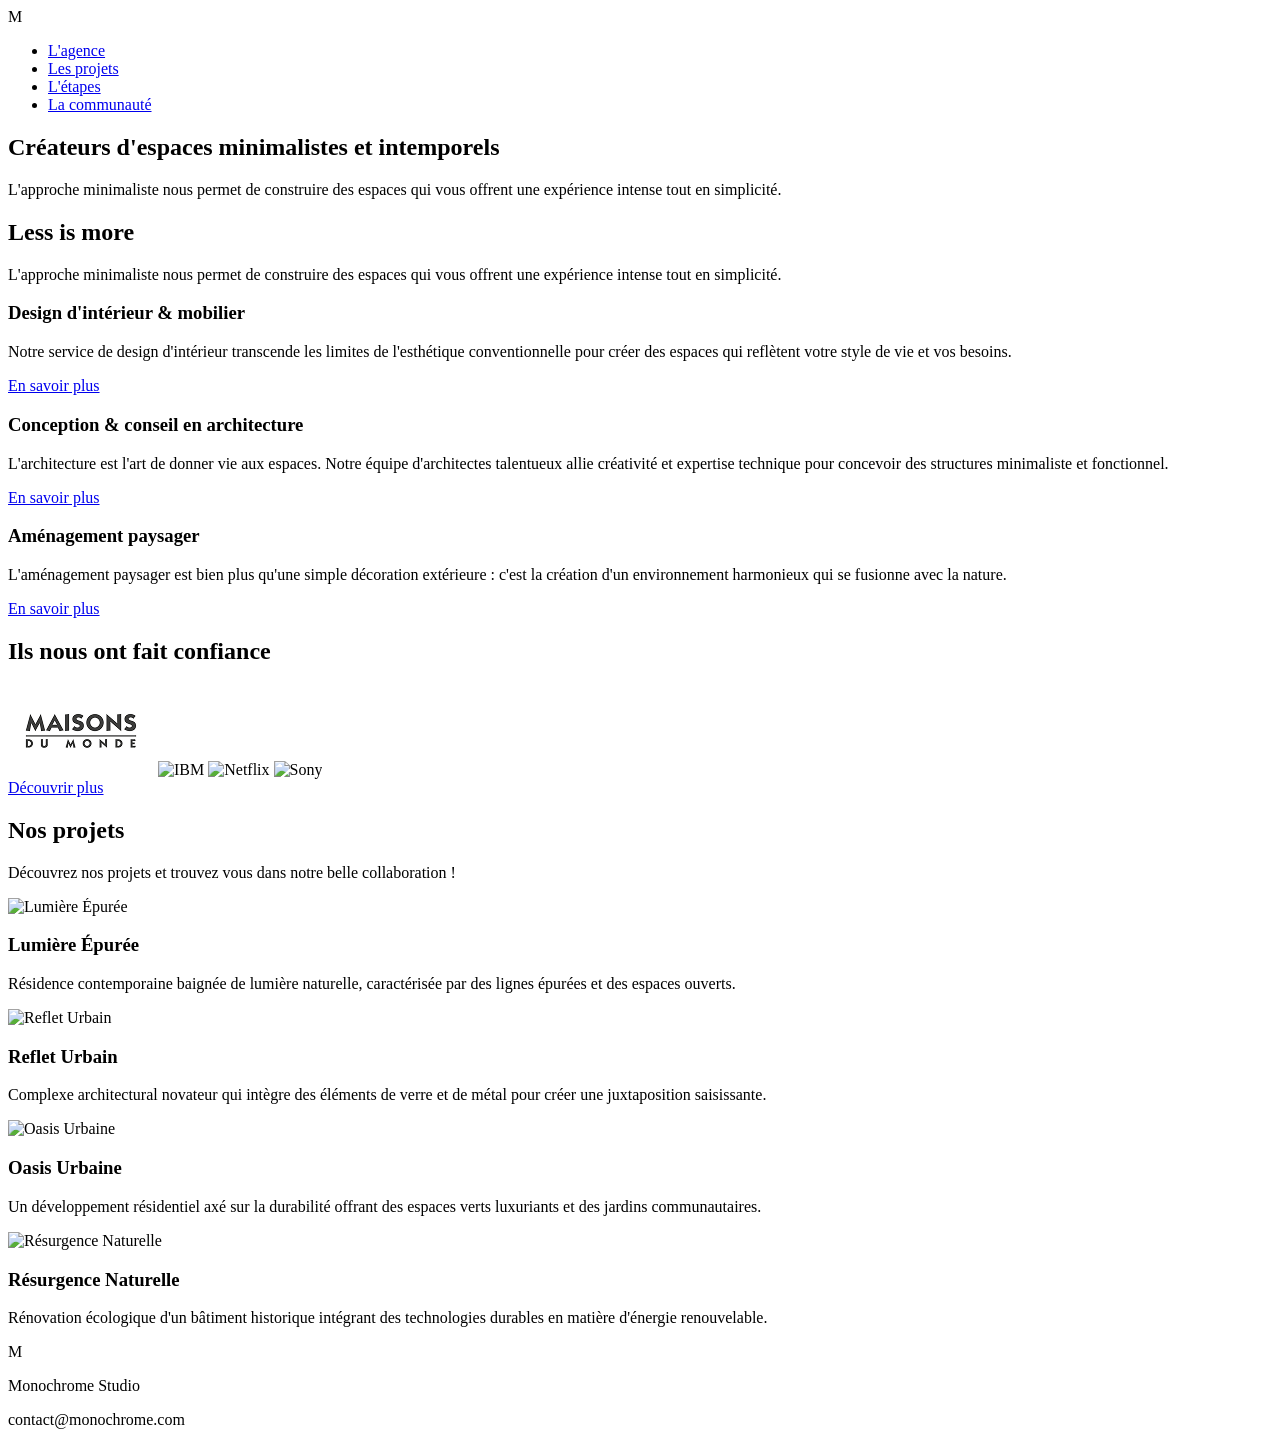
==== index.html @ 2536ef5d "structure html" ====
<!DOCTYPE html>
<html lang="fr">
<head>
    <meta charset="UTF-8">
    <meta name="viewport" content="width=device-width, initial-scale=1.0">
    <title>Maquette - Créateurs d'espaces minimalistes et intemporels</title>
    <link rel="stylesheet" href="style.css">
</head>
<body>
 
    <!-- header -->
    <header class="header">
        <nav class="navbar">
            <div class="logo">M</div>
            <ul class="nav-links">
                <li><a href="#agence">L'agence</a></li>
                <li><a href="#projets">Les projets</a></li>
                <li><a href="#etapes">L'étapes</a></li>
                <li><a href="#communaute">La communauté</a></li>
            </ul>
        </nav>
    </header>
 
    <!-- main -->
    <main class="main-content">
 
        <!-- 1ère section -->
        <section class="hero" id="accueil">
            <div class="hero-content">
                <h1>Créateurs d'espaces minimalistes et intemporels</h1>
                <p>L'approche minimaliste nous permet de construire des espaces qui vous offrent une expérience intense tout en simplicité.</p>
            </div>
        </section>
 
        <!-- less is more -->
        <section class="less-is-more" id="agence">
            <h2>Less is more</h2>
            <p class="section-subtitle">L'approche minimaliste nous permet de construire des espaces qui vous offrent une expérience intense tout en simplicité.</p>
            
            <div class="services-container">
                
                <!-- Service 1 -->
                <div class="service-card">
                    <h3>Design d'intérieur & mobilier</h3>
                    <p>Notre service de design d'intérieur transcende les limites de  l'esthétique conventionnelle pour créer des espaces qui reflètent votre  style de vie et vos besoins. </p>
                    <a href="#" class="btn">En savoir plus</a>
                </div>
 
                <!-- Service 2 -->
                <div class="service-card">
                    <h3>Conception & conseil en architecture</h3>
                    <p>L'architecture est l'art de donner vie aux espaces. Notre équipe  d'architectes talentueux allie créativité et expertise technique pour  concevoir des structures minimaliste et fonctionnel.</p>
                    <a href="#" class="btn">En savoir plus</a>
                </div>
 
                <!-- Service 3 -->
                <div class="service-card">
                    <h3>Aménagement paysager</h3>
                    <p>L'aménagement paysager est bien plus qu'une simple décoration extérieure : c'est la création d'un environnement harmonieux qui se fusionne avec la nature.</p>
                    <a href="#" class="btn">En savoir plus</a>
                </div>
 
            </div>
        </section>
 
        <!-- section partenaires trust ========== -->
        <section class="trust-section" id="clients">
            <h2>Ils nous ont fait confiance</h2>
            
            <div class="logos-container">
                <img src="asset/maison-du-monde.png" alt="Maison">
                <img src="" alt="IBM">
                <img src="" alt="Netflix">
                <img src="" alt="Sony">
            </div>
            
            <a href="#" class="btn btn-light">Découvrir plus</a>
        </section>
 
        <!-- projects -->
        <section class="projects-section" id="projets">
            <h2>Nos projets</h2>
            <p class="section-subtitle">Découvrez nos projets et trouvez vous dans notre belle collaboration !</p>
            
            <div class="projects-grid">
 
                <!-- Projet 1 -->
                <div class="project-card">
                    <img src="projet-lumiere.jpg" alt="Lumière Épurée">
                    <h3>Lumière Épurée</h3>
                    <p>Résidence contemporaine baignée de lumière naturelle, caractérisée par des lignes épurées et des espaces ouverts.</p>
                </div>
 
                <!-- Projet 2 -->
                <div class="project-card">
                    <img src="projet-reflet.jpg" alt="Reflet Urbain">
                    <h3>Reflet Urbain</h3>
                    <p>Complexe architectural novateur qui intègre des éléments de verre et de métal pour créer une juxtaposition saisissante.</p>
                </div>
 
                <!-- Projet 3 -->
                <div class="project-card">
                    <img src="projet-oasis.jpg" alt="Oasis Urbaine">
                    <h3>Oasis Urbaine</h3>
                    <p>Un développement résidentiel axé sur la durabilité offrant des espaces verts luxuriants et des jardins communautaires.</p>
                </div>
 
                <!-- Projet 4 -->
                <div class="project-card">
                    <img src="projet-ressurgence.jpg" alt="Résurgence Naturelle">
                    <h3>Résurgence Naturelle</h3>
                    <p>Rénovation écologique d'un bâtiment historique intégrant des technologies durables en matière d'énergie renouvelable.</p>
                </div>
 
            </div>
        </section>
 
    </main>
 
    <!-- footer -->
    <footer class="footer">
        <div class="footer-content">
            <div class="logo-footer">M</div>
            <p>Monochrome Studio</p>
            <p>contact@monochrome.com</p>
        </div>
    </footer>
 
</body>
</html>
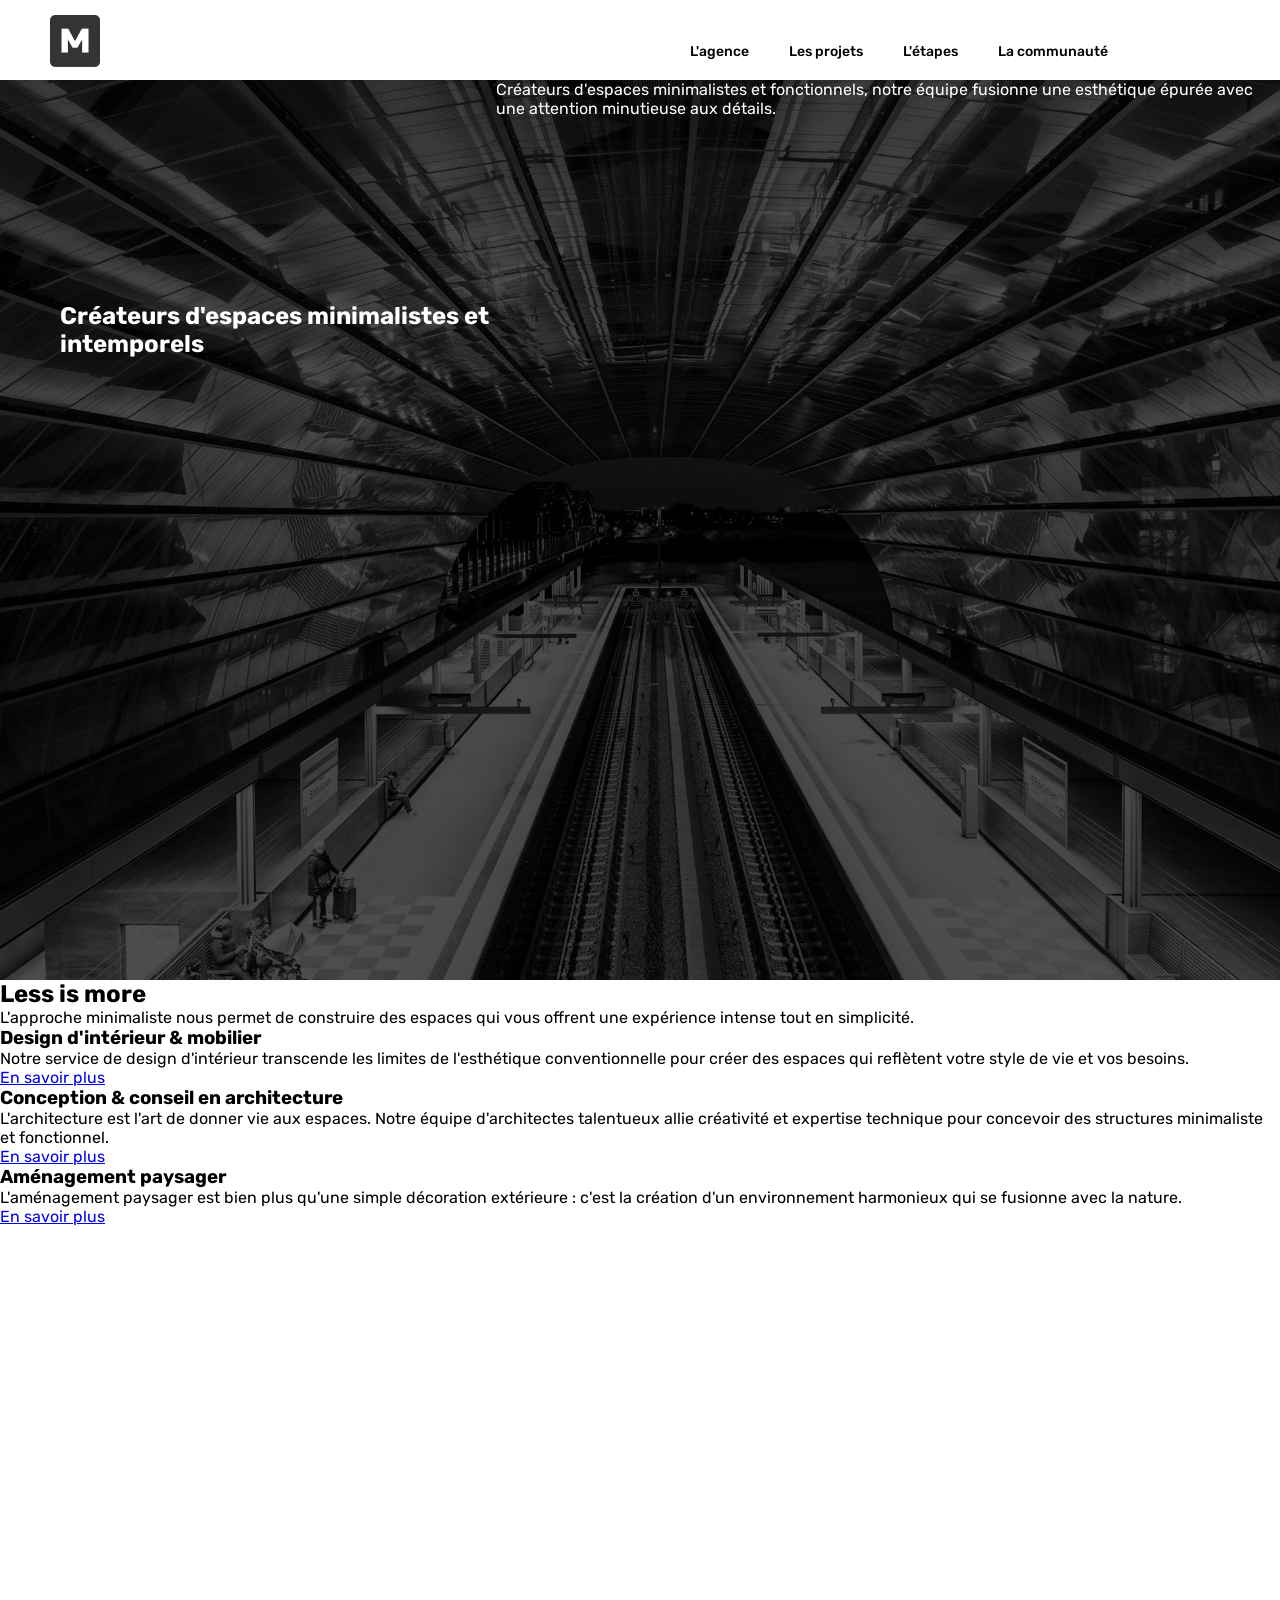
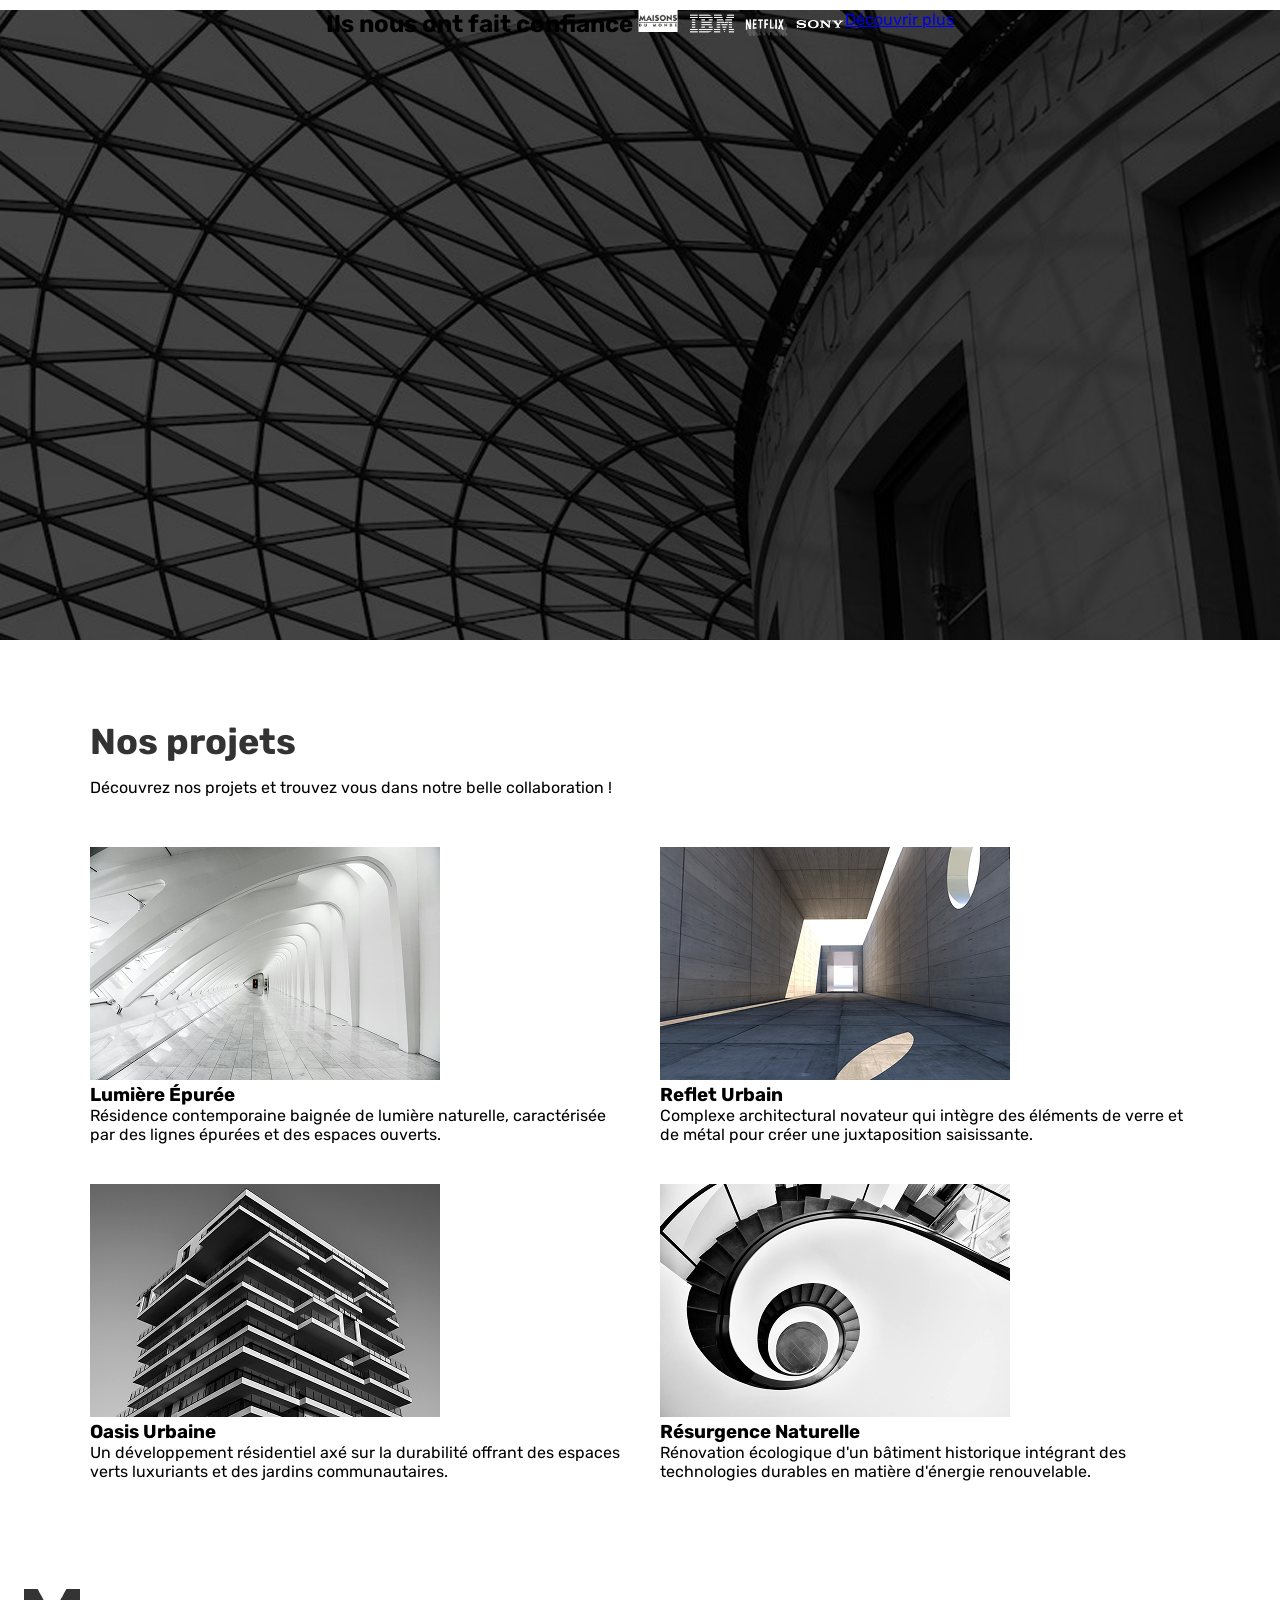
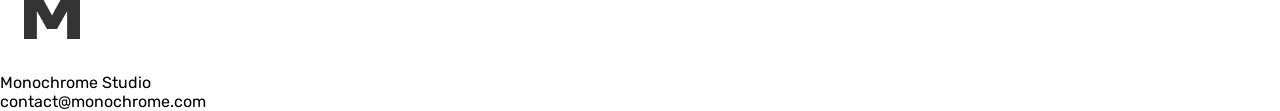
==== commit daef3c85: "new" ====
--- a/index.html
+++ b/index.html
@@ -3,57 +3,59 @@
 <head>
     <meta charset="UTF-8">
     <meta name="viewport" content="width=device-width, initial-scale=1.0">
-    <title>Maquette - Créateurs d'espaces minimalistes et intemporels</title>
+    <title>Monocrhome</title>
     <link rel="stylesheet" href="style.css">
 </head>
 <body>
  
-    <!-- header -->
+    <!-----***HEADER***----->
     <header class="header">
         <nav class="navbar">
-            <div class="logo">M</div>
+            <div class="titres-menu">
+            <div class="logo">
+                <img src="asset/Group 2.png" alt="logo">
+            </div>
             <ul class="nav-links">
                 <li><a href="#agence">L'agence</a></li>
                 <li><a href="#projets">Les projets</a></li>
                 <li><a href="#etapes">L'étapes</a></li>
-                <li><a href="#communaute">La communauté</a></li>
+                <li><a href="#commu">La communauté</a></li>
             </ul>
+
+            </div>
         </nav>
     </header>
  
-    <!-- main -->
+    <!-----***MAIN***----->
     <main class="main-content">
  
         <!-- 1ère section -->
-        <section class="hero" id="accueil">
-            <div class="hero-content">
+        <section class="hero">
+            <div class="hero-titre">
                 <h1>Créateurs d'espaces minimalistes et intemporels</h1>
-                <p>L'approche minimaliste nous permet de construire des espaces qui vous offrent une expérience intense tout en simplicité.</p>
+            </div>
+            <div class="hero-texte">
+                <p>Créateurs d'espaces minimalistes et fonctionnels, notre équipe fusionne  une esthétique épurée avec une attention minutieuse aux détails.</p>
             </div>
         </section>
  
         <!-- less is more -->
-        <section class="less-is-more" id="agence">
+        <section class="less-is-more">
             <h2>Less is more</h2>
             <p class="section-subtitle">L'approche minimaliste nous permet de construire des espaces qui vous offrent une expérience intense tout en simplicité.</p>
             
             <div class="services-container">
                 
-                <!-- Service 1 -->
                 <div class="service-card">
                     <h3>Design d'intérieur & mobilier</h3>
                     <p>Notre service de design d'intérieur transcende les limites de  l'esthétique conventionnelle pour créer des espaces qui reflètent votre  style de vie et vos besoins. </p>
                     <a href="#" class="btn">En savoir plus</a>
                 </div>
- 
-                <!-- Service 2 -->
                 <div class="service-card">
                     <h3>Conception & conseil en architecture</h3>
                     <p>L'architecture est l'art de donner vie aux espaces. Notre équipe  d'architectes talentueux allie créativité et expertise technique pour  concevoir des structures minimaliste et fonctionnel.</p>
                     <a href="#" class="btn">En savoir plus</a>
                 </div>
- 
-                <!-- Service 3 -->
                 <div class="service-card">
                     <h3>Aménagement paysager</h3>
                     <p>L'aménagement paysager est bien plus qu'une simple décoration extérieure : c'est la création d'un environnement harmonieux qui se fusionne avec la nature.</p>
@@ -63,51 +65,53 @@
             </div>
         </section>
  
-        <!-- section partenaires trust ========== -->
-        <section class="trust-section" id="clients">
+        <!-- section partenaires -->
+        <section class="partenaires-section">
             <h2>Ils nous ont fait confiance</h2>
             
-            <div class="logos-container">
+            <div class="logo">
                 <img src="asset/maison-du-monde.png" alt="Maison">
-                <img src="" alt="IBM">
-                <img src="" alt="Netflix">
-                <img src="" alt="Sony">
+                <img src="asset/ibm.png" alt="IBM">
+                <img src="asset/netflix.png" alt="Netflix">
+                <img src="asset/sony.png" alt="Sony">
             </div>
             
             <a href="#" class="btn btn-light">Découvrir plus</a>
         </section>
  
         <!-- projects -->
-        <section class="projects-section" id="projets">
+        <section class="projet-section">
             <h2>Nos projets</h2>
             <p class="section-subtitle">Découvrez nos projets et trouvez vous dans notre belle collaboration !</p>
             
-            <div class="projects-grid">
+            <div class="projet-grid">
+
  
                 <!-- Projet 1 -->
-                <div class="project-card">
-                    <img src="projet-lumiere.jpg" alt="Lumière Épurée">
+                <div class="photo">
+                    <a href="lumiere epuree page.html" class="projet lumière épurée"></a>
+                    <img src="asset/img-galerie-1.png" alt="Lumière Épurée">
                     <h3>Lumière Épurée</h3>
                     <p>Résidence contemporaine baignée de lumière naturelle, caractérisée par des lignes épurées et des espaces ouverts.</p>
                 </div>
  
                 <!-- Projet 2 -->
-                <div class="project-card">
-                    <img src="projet-reflet.jpg" alt="Reflet Urbain">
+                <div class="photo">
+                    <img src="asset/img-galerie-2.png" alt="Reflet Urbain">
                     <h3>Reflet Urbain</h3>
                     <p>Complexe architectural novateur qui intègre des éléments de verre et de métal pour créer une juxtaposition saisissante.</p>
                 </div>
  
                 <!-- Projet 3 -->
-                <div class="project-card">
-                    <img src="projet-oasis.jpg" alt="Oasis Urbaine">
+                <div class="photo">
+                    <img src="asset/img-galerie-3.png" alt="Oasis Urbaine">
                     <h3>Oasis Urbaine</h3>
                     <p>Un développement résidentiel axé sur la durabilité offrant des espaces verts luxuriants et des jardins communautaires.</p>
                 </div>
  
                 <!-- Projet 4 -->
-                <div class="project-card">
-                    <img src="projet-ressurgence.jpg" alt="Résurgence Naturelle">
+                <div class="photo">
+                    <img src="asset/img-galerie-4.png" alt="Résurgence Naturelle">
                     <h3>Résurgence Naturelle</h3>
                     <p>Rénovation écologique d'un bâtiment historique intégrant des technologies durables en matière d'énergie renouvelable.</p>
                 </div>
@@ -117,10 +121,12 @@
  
     </main>
  
-    <!-- footer -->
+    <!-----***FOOTER***----->
     <footer class="footer">
         <div class="footer-content">
-            <div class="logo-footer">M</div>
+            <div class="logo-footer">
+                <img src="asset/logo-white.png" alt="">
+            </div>
             <p>Monochrome Studio</p>
             <p>contact@monochrome.com</p>
         </div>
--- a/style.css
+++ b/style.css
@@ -0,0 +1,124 @@
+/* ------------- POLICES ------------- */
+@import url('https://fonts.googleapis.com/css2?family=Rubik:wght@400;500;700&display=swap');
+
+body {
+    font-family: 'Rubik', sans-serif;
+}
+
+* {
+    margin: 0;
+    padding: 0;
+    box-sizing: border-box;
+}
+
+/* ------------- HEADER & NAVIGATION ------------- */
+.header {
+    background-color: #fff;
+    padding: 20px 50px;
+    box-shadow: 0 0px 4px rgba(20, 20, 20, 0.2);
+
+    position: relative;
+    font-family: rubik;
+    color : #000;
+}
+.navbar {
+    align-items: center;
+    margin: auto;
+    display: flex;
+    justify-content: flex;
+}
+.nav-links {
+    display: flex;
+    list-style: none;
+    gap: 40px;
+    position: relative;
+  left: 640px;
+  color : #000;
+  margin-top: -30px;
+
+    
+}
+
+/* pour les liens survolés*/
+.nav-links a {
+    text-decoration: none;
+    color : #000;
+    font-weight: 500;
+    font-size: 14px;
+    transition: color 0.3s ease;
+}
+ 
+.nav-links a:hover {
+    color: #666;
+}
+.logo img {
+    width: 50px;
+    height: auto;
+    margin-bottom: 0px;
+    margin-top: -5px;
+}
+
+/* HERO SECTION*/
+.hero {
+background-image: url('asset/bg-image-hero.png');
+display: flex;
+justify-content : center;
+background-size: cover;
+background-repeat: no-repeat;
+height: 100vh;
+
+}
+.hero-titre{
+    color: #FFF;
+     height: 500px;
+    display: flex;
+    align-items: center;      
+    justify-content: center; 
+    padding-left: 60px;
+}
+.hero-texte{
+    color: #FFF;
+     height: 500px;
+    display: flex;
+    align-items: bottom;
+
+}
+
+/*SECTION LESS IS MORE*/
+.less-is-more{
+    background-color: #FFF;
+height:70vh;
+}
+
+/*SECTION PARTENAIRES*/
+.partenaires-section{
+    background-image: url('asset/bg-image-2.png');
+display: flex;
+justify-content : center;
+background-size: cover;
+background-repeat: no-repeat;
+height: 70vh;
+}
+
+.projet-section {
+    padding: 80px 50px;
+    background-color: #fff;
+    max-width: 1200px;
+    margin: 0 auto;
+}
+
+.projet-section h2 {
+    font-size: 36px;
+    font-weight: bold;
+    margin-bottom: 15px;
+    color: #333;
+}
+.projet-section > .section-subtitle {
+    margin-bottom: 50px;
+}
+/*mon code pour mettre en colonne*/
+.projet-grid {
+    display: grid;
+    grid-template-columns: repeat(2, 1fr);
+    gap: 40px;
+}
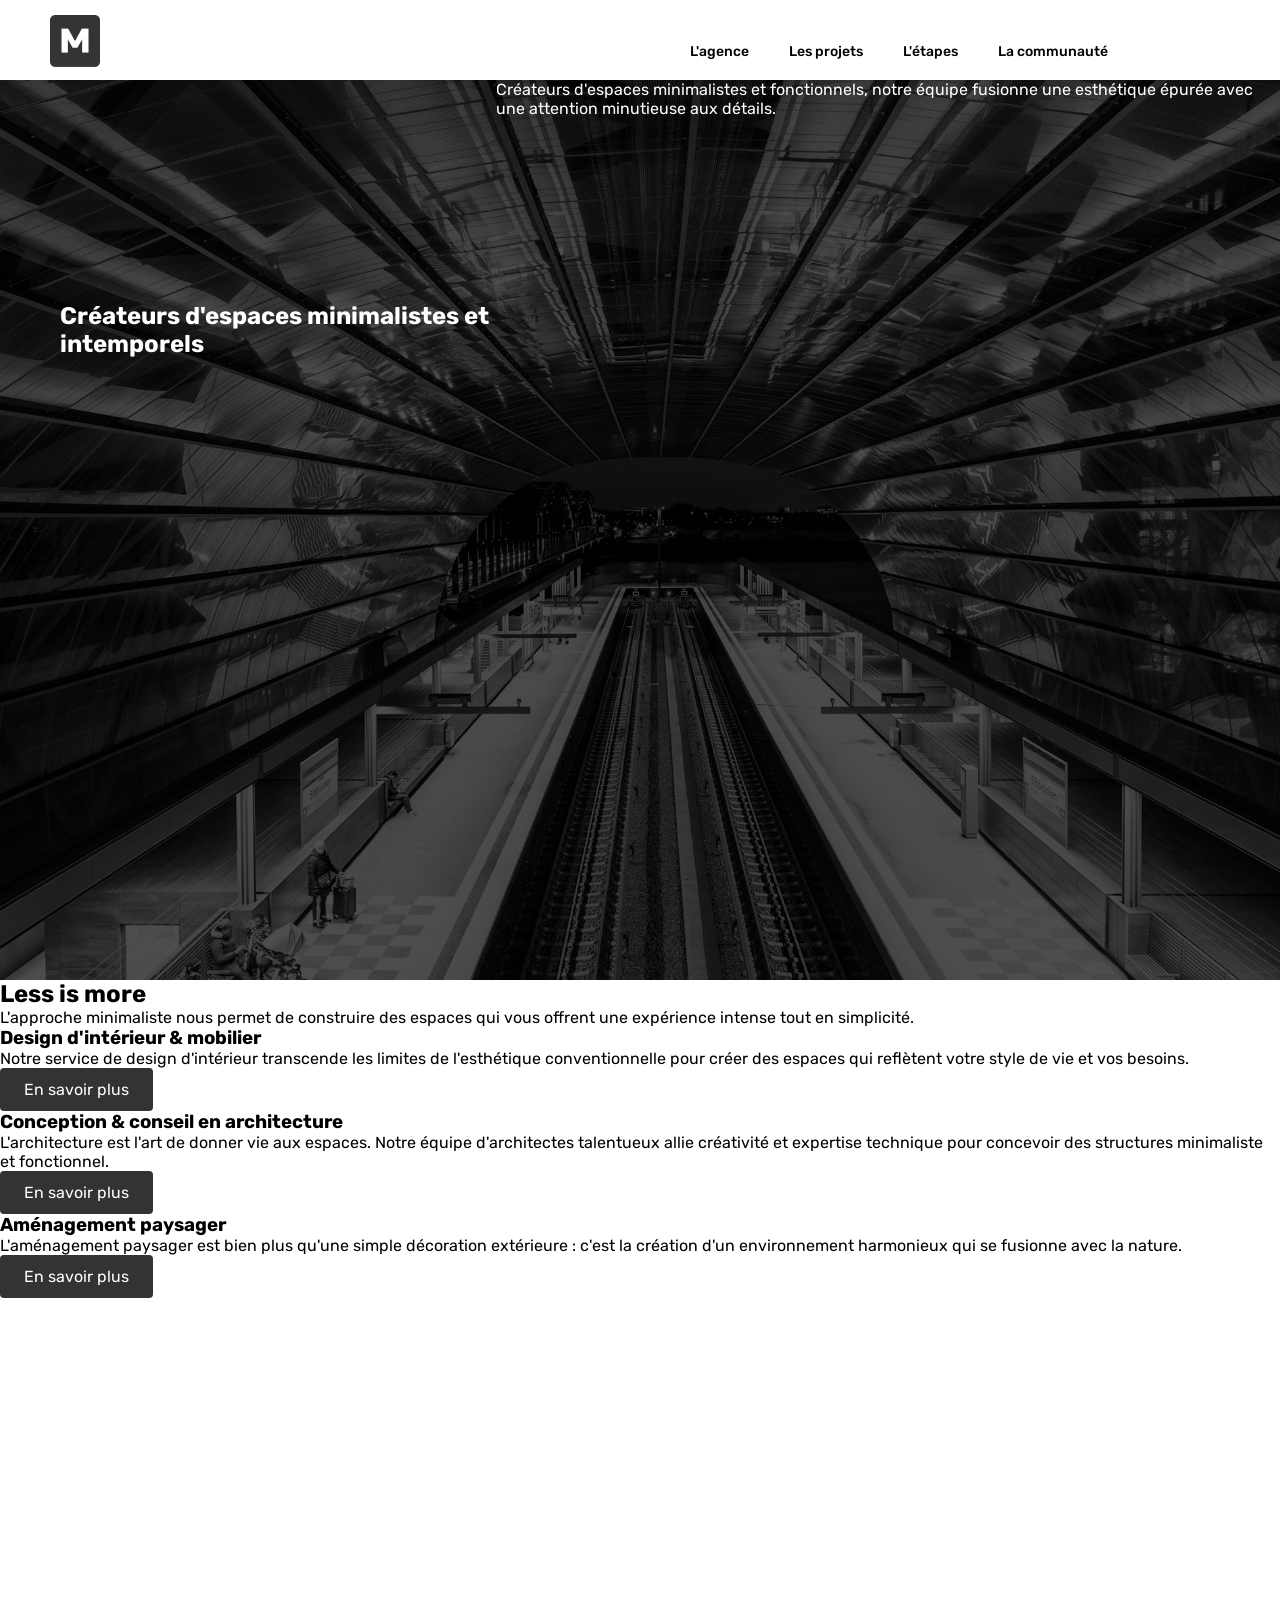
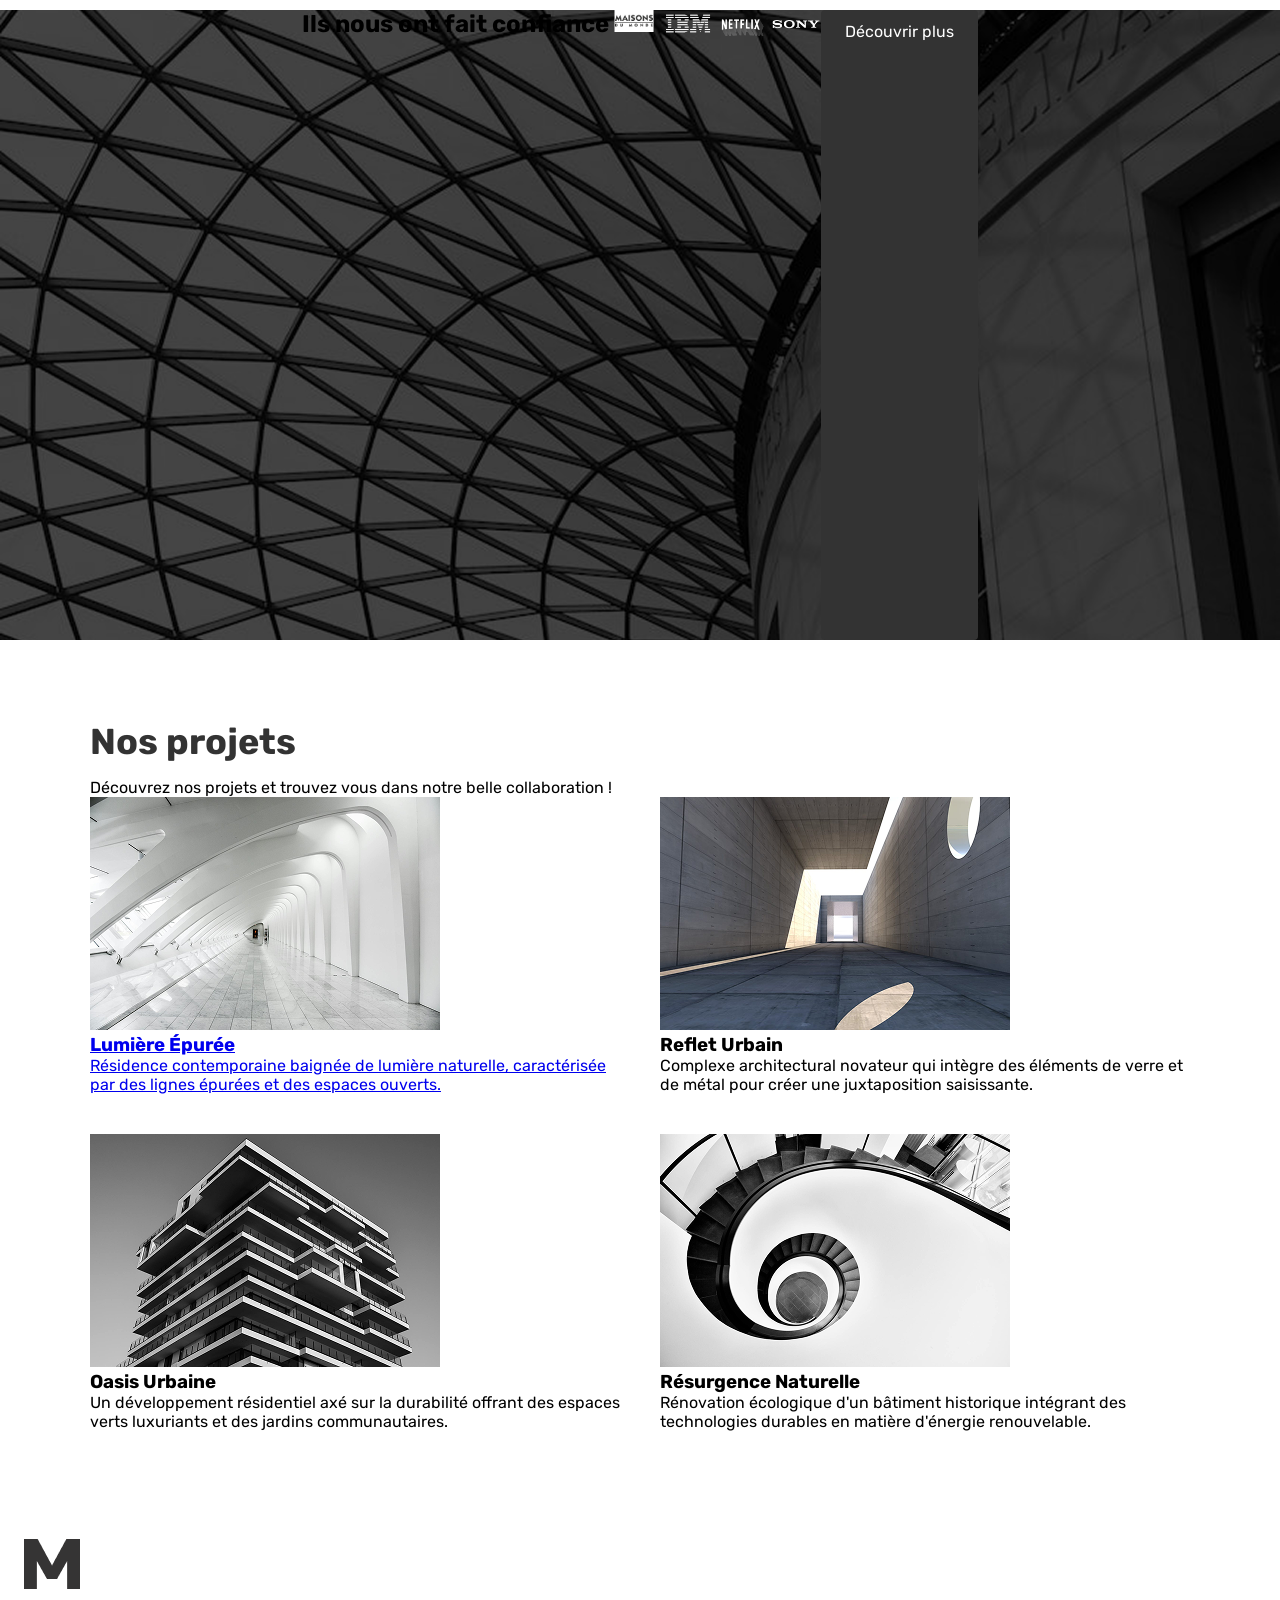
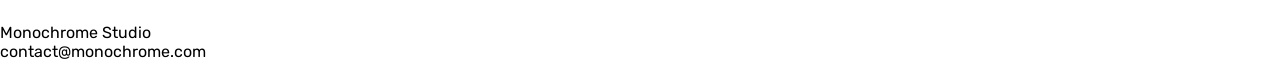
==== commit 8a18bacd: "améliorations" ====
--- a/index.html
+++ b/index.html
@@ -1,20 +1,24 @@
 <!DOCTYPE html>
 <html lang="fr">
 <head>
+    <!-- encodage de l'alphabet utilisé dans la page-->
     <meta charset="UTF-8">
     <meta name="viewport" content="width=device-width, initial-scale=1.0">
     <title>Monocrhome</title>
+    <!-- lien vers la feuille de style du css-->
     <link rel="stylesheet" href="style.css">
 </head>
 <body>
  
     <!-----***HEADER***----->
     <header class="header">
+        <!--menubar-->
         <nav class="navbar">
             <div class="titres-menu">
             <div class="logo">
                 <img src="asset/Group 2.png" alt="logo">
             </div>
+            <!--liens de navigation du header-->
             <ul class="nav-links">
                 <li><a href="#agence">L'agence</a></li>
                 <li><a href="#projets">Les projets</a></li>
@@ -23,6 +27,7 @@
             </ul>
 
             </div>
+            
         </nav>
     </header>
  
@@ -42,14 +47,14 @@
         <!-- less is more -->
         <section class="less-is-more">
             <h2>Less is more</h2>
-            <p class="section-subtitle">L'approche minimaliste nous permet de construire des espaces qui vous offrent une expérience intense tout en simplicité.</p>
+            <p class="section-sub">L'approche minimaliste nous permet de construire des espaces qui vous offrent une expérience intense tout en simplicité.</p>
             
-            <div class="services-container">
+            <div class="services-contenus">
                 
                 <div class="service-card">
                     <h3>Design d'intérieur & mobilier</h3>
                     <p>Notre service de design d'intérieur transcende les limites de  l'esthétique conventionnelle pour créer des espaces qui reflètent votre  style de vie et vos besoins. </p>
-                    <a href="#" class="btn">En savoir plus</a>
+                    <a href="#" class="btn">En savoir plus</a> <!--petits boutons-->
                 </div>
                 <div class="service-card">
                     <h3>Conception & conseil en architecture</h3>
@@ -82,17 +87,18 @@
         <!-- projects -->
         <section class="projet-section">
             <h2>Nos projets</h2>
-            <p class="section-subtitle">Découvrez nos projets et trouvez vous dans notre belle collaboration !</p>
+            <p class="section-sub">Découvrez nos projets et trouvez vous dans notre belle collaboration !</p>
             
             <div class="projet-grid">
 
  
                 <!-- Projet 1 -->
-                <div class="photo">
-                    <a href="lumiere epuree page.html" class="projet lumière épurée"></a>
+                <div class="projet lumière épurée">
+                    <a href="lumiere epuree page.html" class="projet lumière épurée">
                     <img src="asset/img-galerie-1.png" alt="Lumière Épurée">
                     <h3>Lumière Épurée</h3>
                     <p>Résidence contemporaine baignée de lumière naturelle, caractérisée par des lignes épurées et des espaces ouverts.</p>
+                </a>
                 </div>
  
                 <!-- Projet 2 -->
--- a/style.css
+++ b/style.css
@@ -1,22 +1,22 @@
-/* ------------- POLICES ------------- */
+/* =======================***POLICES***======================== */
 @import url('https://fonts.googleapis.com/css2?family=Rubik:wght@400;500;700&display=swap');
 
 body {
     font-family: 'Rubik', sans-serif;
 }
 
+/* sélecteur universel qui cible tous les éléments de la page*/
 * {
-    margin: 0;
+    margin: 0; /*réinitialise  les marges et espacements par défaut du navigateur*/
     padding: 0;
     box-sizing: border-box;
 }
 
-/* ------------- HEADER & NAVIGATION ------------- */
+/* ==================***HEADER & NAVIGATION***========================== */
 .header {
     background-color: #fff;
     padding: 20px 50px;
     box-shadow: 0 0px 4px rgba(20, 20, 20, 0.2);
-
     position: relative;
     font-family: rubik;
     color : #000;
@@ -58,7 +58,7 @@
     margin-top: -5px;
 }
 
-/* HERO SECTION*/
+/* ==============***HERO SECTION***=====================*/
 .hero {
 background-image: url('asset/bg-image-hero.png');
 display: flex;
@@ -84,13 +84,32 @@
 
 }
 
-/*SECTION LESS IS MORE*/
+/* ==============***SECTION LESS IS MORE****=====================*/
 .less-is-more{
     background-color: #FFF;
 height:70vh;
 }
+/* boutons*/
+.btn {
+    display: inline-block;
+    padding: 12px 24px;
+    background-color: #333;
+    color: #fff;
+    text-decoration: none;
+    border-radius: 4px; /*arrondis*/
+    transition: background-color 0.3s ease; /*petite transition*/
+}
 
-/*SECTION PARTENAIRES*/
+/* boutons survolés*/
+.btn:hover {
+    background-color: #555;
+}
+
+.btn:active {
+    background-color: #222;
+}
+
+/* ==============***SECTION PARTENAIRES****=====================*/
 .partenaires-section{
     background-image: url('asset/bg-image-2.png');
 display: flex;
@@ -121,4 +140,5 @@
     display: grid;
     grid-template-columns: repeat(2, 1fr);
     gap: 40px;
-}+}
+
